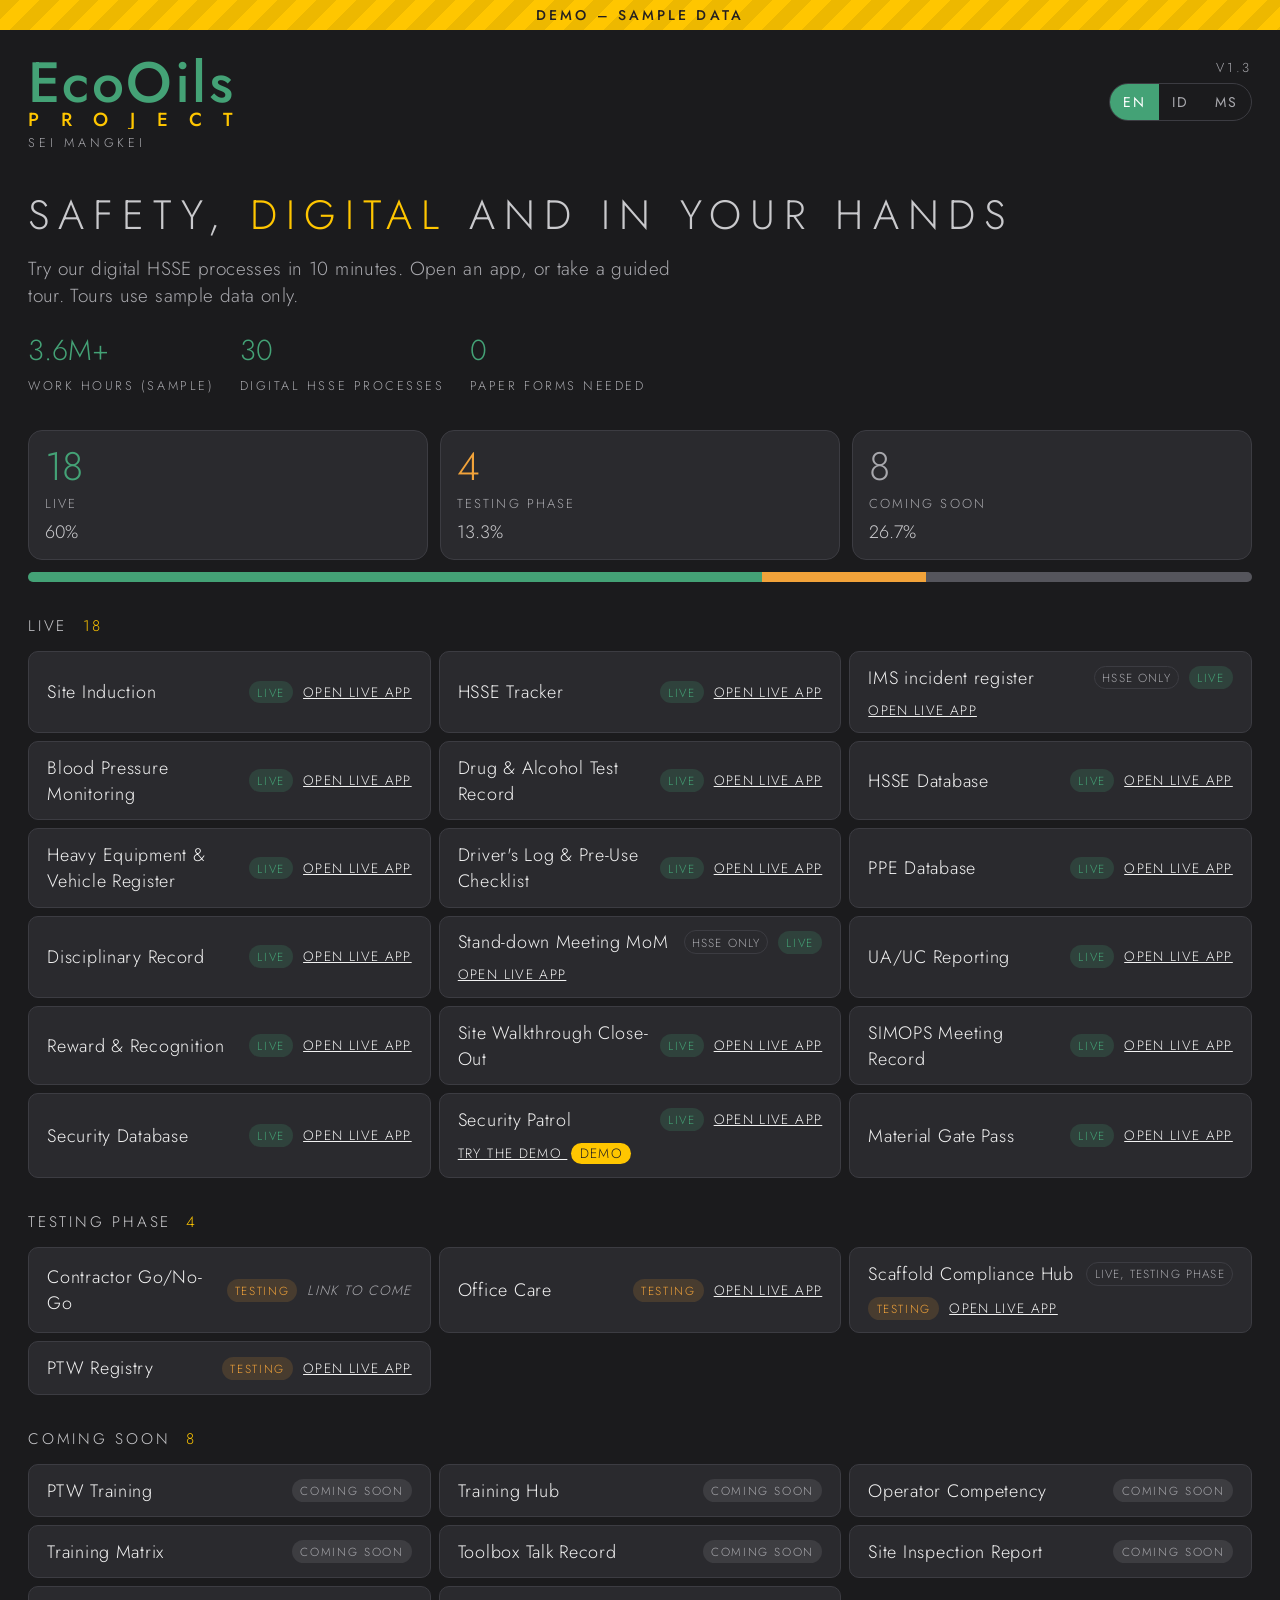
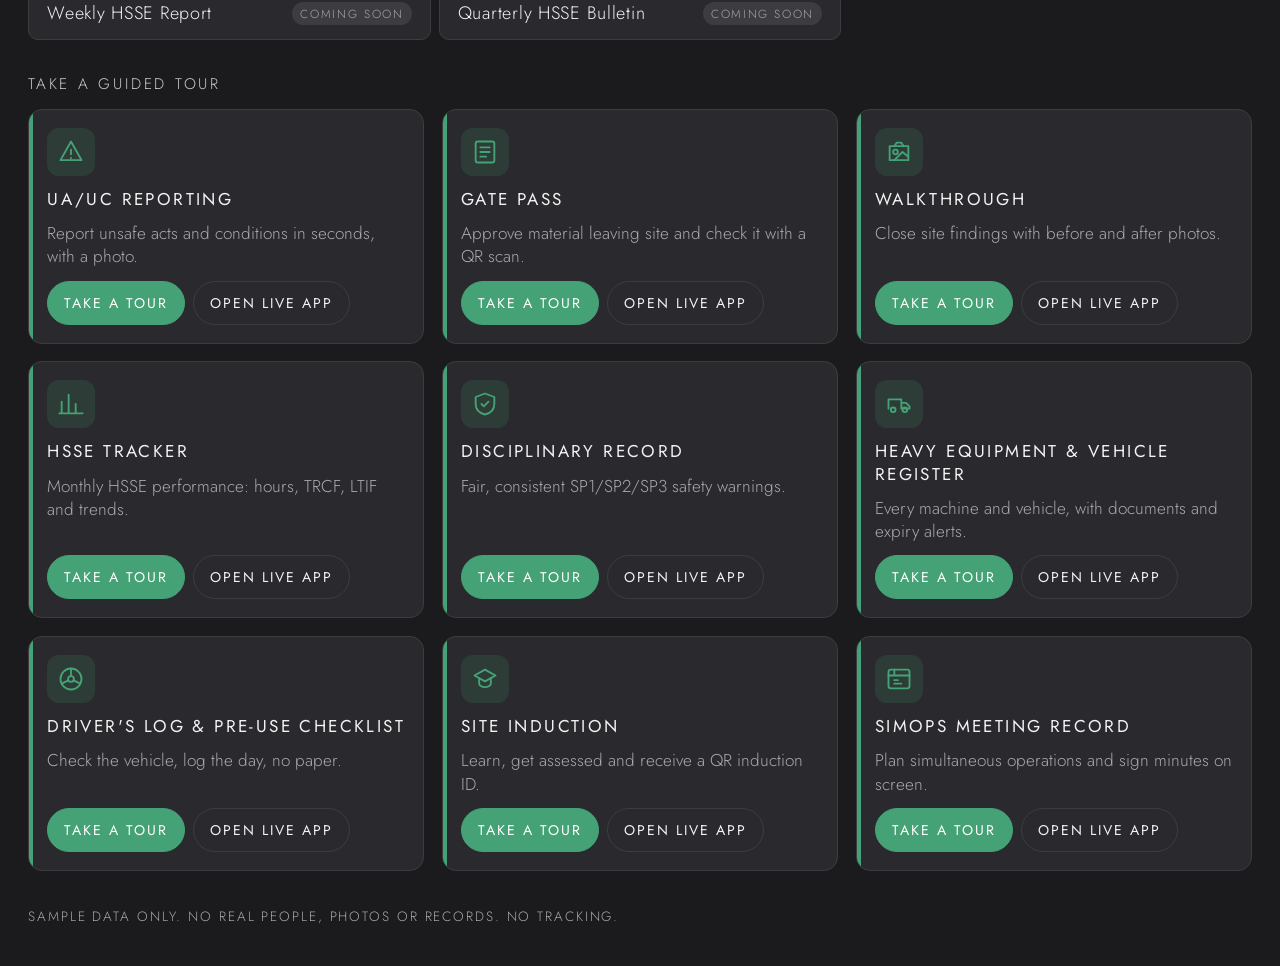
==== index.html @ 8abf168f "Add files via upload" ====
<!DOCTYPE html>
<html lang="en">
<head>
<meta charset="utf-8">
<meta name="viewport" content="width=device-width,initial-scale=1">
<title>EcoOils Demo Hub</title>
<meta name="theme-color" content="#1b1b1d">
<link rel="stylesheet" href="css/style.css">
</head>
<body>
<div class="ribbon" id="ribbon">DEMO – sample data</div>

<header class="top">
  <div class="brand">
    <!-- Text wordmark: ECOOILS in green, PROJECT stretched to the same width in yellow (replace with the real logo file if wanted) -->
    <svg viewBox="0 0 260 90" role="img" aria-label="EcoOils Project">
      <text x="0" y="56" textLength="260" lengthAdjust="spacing" font-family="Jost,sans-serif" font-weight="500" font-size="72" fill="#44a276">EcoOils</text>
      <text x="0" y="86" textLength="260" lengthAdjust="spacing" font-family="Jost,sans-serif" font-weight="500" font-size="24" fill="#ffc600">PROJECT</text>
    </svg>
    <small data-i="site">Sei Mangkei</small>
  </div>
  <div class="right">
    <div class="ver" id="ver">v1.3</div>
    <div class="lang" role="group" aria-label="Language">
      <button data-l="en" aria-pressed="true">EN</button><button data-l="id" aria-pressed="false">ID</button><button data-l="ms" aria-pressed="false">MS</button>
    </div>
  </div>
</header>

<section class="hero">
  <h1 data-i="heroTitle"></h1>
  <p data-i="heroText"></p>
</section>

<div class="stats">
  <div class="stat"><b>3.6M+</b><span data-i="statHours"></span></div>
  <div class="stat"><b>30</b><span data-i="statApps"></span></div>
  <div class="stat"><b>0</b><span data-i="statPaper"></span></div>
</div>

<div class="sect"><div class="summary" id="summary"></div></div>
<div id="secs"></div>
<section class="sect"><h2 data-i="secApps"></h2><div class="grid" id="apps"></div></section>


<footer data-i="footer"></footer>

<div class="attract" id="attract" role="button" aria-label="Tap to start">
  <div class="rings"><i></i><i></i><i></i><b></b></div>
  <h2 data-i="tapStart">Tap to start</h2>
  <p data-i="attractSub">EcoOils Demo Hub</p>
</div>

<script src="vendor/qrcode.js"></script>
<script src="js/i18n.js"></script>
<script src="js/mocks.js"></script>
<script src="js/tour.js"></script>
<script src="js/app.js"></script>
</body>
</html>
---- css/style.css ----
/* EcoOils Demo Hub - shared styles. Palette follows the HSSE Hub: green #44a276, yellow #ffc600, charcoal. */
@font-face{font-family:Jost;font-weight:300;font-display:swap;src:url([data-uri]) format("woff2")}
@font-face{font-family:Jost;font-weight:400;font-display:swap;src:url([data-uri]) format("woff2")}
@font-face{font-family:Jost;font-weight:500;font-display:swap;src:url([data-uri]) format("woff2")}
:root{
  --green:#44a276;--green-d:#2f7a57;--yellow:#ffc600;--red:#e0584f;--amber:#f2a33a;
  --bg:#1b1b1d;--bg2:#232326;--card:#2a2a2e;--card2:#323237;--line:#3c3c42;
  --text:#f2f2f2;--muted:#a8a8ad;--title:#c9c9cc;
  --ribbon-h:30px;
  --pad:clamp(14px,2.2vw,40px);
  font-size:clamp(15px,0.55vw + 11px,26px); /* scales up on big monitors */
}
*{box-sizing:border-box;margin:0}
html,body{background:var(--bg);color:var(--text);font-family:Jost,system-ui,Arial,sans-serif;font-weight:300;-webkit-tap-highlight-color:transparent}
body{min-height:100vh;padding-top:var(--ribbon-h);overflow-x:hidden}
h1,h2,h3,.up{font-weight:300;text-transform:uppercase;letter-spacing:.18em;color:var(--title)}
button{font:inherit;color:inherit;cursor:pointer}
a{color:inherit}

/* ribbon */
.ribbon{position:fixed;top:0;left:0;right:0;height:var(--ribbon-h);z-index:900;background:var(--yellow);color:#231f20;
  display:flex;align-items:center;justify-content:center;font-weight:500;font-size:.78rem;letter-spacing:.22em;text-transform:uppercase;text-align:center;padding:0 8px;
  background-image:repeating-linear-gradient(135deg,rgba(0,0,0,.07) 0 14px,transparent 14px 28px)}

/* header */
.top{display:flex;align-items:flex-start;justify-content:space-between;gap:16px;padding:var(--pad) var(--pad) 0}
.brand{display:flex;flex-direction:column;gap:4px}
.brand svg{width:clamp(130px,16vw,260px);height:auto;display:block}
.brand small{font-size:.7rem;letter-spacing:.3em;text-transform:uppercase;color:var(--muted)}
.right{display:flex;flex-direction:column;align-items:flex-end;gap:6px}
.ver{font-size:.72rem;letter-spacing:.2em;color:var(--muted);text-transform:uppercase}
.lang{display:flex;border:1px solid var(--line);border-radius:999px;overflow:hidden}
.lang button{background:none;border:0;padding:.45em .95em;font-size:.78rem;letter-spacing:.12em;color:var(--muted);min-height:36px;font-weight:400}
.lang button[aria-pressed=true]{background:var(--green);color:#fff}

.hero{padding:clamp(16px,3vw,48px) var(--pad) 8px}
.hero h1{font-size:clamp(1.5rem,3.2vw,3rem);letter-spacing:.22em;line-height:1.2}
.hero h1 b{color:var(--yellow);font-weight:300}
.hero p{margin-top:.8em;color:var(--muted);font-size:1.05rem;max-width:60ch;letter-spacing:.02em}

/* stats strip */
.stats{display:flex;flex-wrap:wrap;gap:clamp(10px,2vw,36px);padding:12px var(--pad) 0}
.stat b{display:block;font-size:1.6rem;font-weight:300;color:var(--green)}
.stat span{font-size:.7rem;letter-spacing:.2em;text-transform:uppercase;color:var(--muted)}

.sect{padding:clamp(18px,2.6vw,40px) var(--pad) 0}
.sect>h2{font-size:.85rem;margin-bottom:14px}
.grid{display:grid;gap:clamp(12px,1.4vw,26px);grid-template-columns:repeat(auto-fill,minmax(min(100%,300px),1fr))}
@media (min-width:1500px){.grid{grid-template-columns:repeat(5,1fr)}}
.tile{background:var(--card);border:1px solid var(--line);border-radius:14px;padding:18px;display:flex;flex-direction:column;gap:12px;position:relative;overflow:hidden;transition:transform .2s,border-color .2s}
.tile:hover{transform:translateY(-2px);border-color:var(--green)}
.tile::before{content:"";position:absolute;left:0;top:0;bottom:0;width:4px;background:var(--green)}
.tile.patroli::before{background:var(--yellow)}
.tile .ico{width:48px;height:48px;border-radius:12px;background:rgba(68,162,118,.15);display:grid;place-items:center;color:var(--green)}
.tile.patroli .ico{background:rgba(255,198,0,.15);color:var(--yellow)}
.tile .ico svg{width:28px;height:28px;fill:none;stroke:currentColor;stroke-width:1.6;stroke-linecap:round;stroke-linejoin:round}
.tile h3{font-size:.95rem;letter-spacing:.14em;color:var(--text);font-weight:400;line-height:1.3}
.tile p{color:var(--muted);font-size:.95rem;line-height:1.35;flex:1}
.btns{display:flex;gap:8px;flex-wrap:wrap}
.btn{border:1px solid var(--green);background:var(--green);color:#fff;border-radius:999px;padding:.7em 1.15em;min-height:44px;font-size:.78rem;letter-spacing:.14em;text-transform:uppercase;text-decoration:none;display:inline-flex;align-items:center;justify-content:center;font-weight:400;transition:background .15s}
.btn:hover{background:var(--green-d)}
.btn.ghost{background:none;color:var(--text);border-color:var(--line)}
.btn.ghost:hover{border-color:var(--green);background:rgba(68,162,118,.12)}
.btn.yellow{background:var(--yellow);border-color:var(--yellow);color:#231f20}
.btn.yellow:hover{background:#e6b200}

.soon{display:flex;flex-wrap:wrap;gap:10px}
.soon .chip{border:1px dashed var(--line);border-radius:999px;padding:.6em 1.1em;font-size:.85rem;letter-spacing:.1em;text-transform:uppercase;color:var(--muted);display:inline-flex;gap:.6em;align-items:center}
.soon .chip i{font-style:normal;font-size:.65rem;padding:.2em .6em;border-radius:999px;background:rgba(255,198,0,.15);color:var(--yellow);letter-spacing:.14em}
.soon .chip i.t{background:rgba(68,162,118,.18);color:var(--green)}
.strip{display:flex;flex-direction:column;gap:12px;border:1px solid var(--line);border-radius:14px;padding:16px;background:var(--bg2)}
.strip h2{font-size:.85rem}
footer{padding:36px var(--pad) 40px;color:var(--muted);font-size:.75rem;letter-spacing:.14em;text-transform:uppercase}

/* attract mode */
.attract{position:fixed;inset:0;z-index:2000;background:radial-gradient(circle at 50% 45%,#26332d 0,#141416 70%);display:none;flex-direction:column;align-items:center;justify-content:center;gap:2.2rem;text-align:center;cursor:pointer}
.attract.on{display:flex;animation:fadein .6s}
.attract .rings{position:relative;width:min(40vmin,300px);aspect-ratio:1}
.attract .rings i{position:absolute;inset:0;border-radius:50%;border:2px solid var(--green);opacity:0;animation:ring 3.6s infinite ease-out}
.attract .rings i:nth-child(2){animation-delay:1.2s}.attract .rings i:nth-child(3){animation-delay:2.4s}
.attract .rings b{position:absolute;inset:34%;border-radius:50%;background:var(--yellow);box-shadow:0 0 40px rgba(255,198,0,.5);animation:breathe 3.6s infinite ease-in-out}
.attract h2{font-size:clamp(1.4rem,4vw,3.4rem);letter-spacing:.35em;color:var(--text);animation:breathe 3.6s infinite ease-in-out}
.attract p{color:var(--muted);letter-spacing:.2em;text-transform:uppercase;font-size:.85rem}
@keyframes ring{0%{transform:scale(.45);opacity:.9}100%{transform:scale(1.25);opacity:0}}
@keyframes breathe{0%,100%{opacity:.55;transform:scale(.97)}50%{opacity:1;transform:scale(1.03)}}
@keyframes fadein{from{opacity:0}to{opacity:1}}

/* ---------- guided tour ---------- */
.tour{position:fixed;inset:0;z-index:1000;display:none;background:rgba(10,10,12,.82);align-items:center;justify-content:center;padding:calc(var(--ribbon-h) + 10px) 10px 10px}
.tour.on{display:flex}
.tour .frame{position:relative;width:min(100%,max(1100px,66vw));height:min(100%,max(780px,86vh));background:#f4f4f4;color:#231f20;border-radius:14px;overflow:hidden;display:flex;flex-direction:column;box-shadow:0 20px 80px rgba(0,0,0,.6)}
.tour .frame-bar{background:var(--bg);color:var(--muted);font-size:.7rem;letter-spacing:.2em;text-transform:uppercase;padding:.6em 1em;display:flex;justify-content:space-between;gap:10px}
.tour .frame-bar b{color:var(--yellow);font-weight:400}
.tour .screen{flex:1;overflow:auto;padding:14px;position:relative}
.spot{position:fixed;z-index:1001;border-radius:10px;box-shadow:0 0 0 9999px rgba(8,8,10,.72),0 0 0 3px var(--yellow);pointer-events:none;transition:all .35s ease}
.cap{position:fixed;z-index:1002;width:min(360px,calc(100vw - 20px));background:var(--bg);color:var(--text);border:1px solid var(--yellow);border-radius:14px;padding:16px;box-shadow:0 10px 40px rgba(0,0,0,.6);transition:top .35s,left .35s}
.cap .n{font-size:.68rem;letter-spacing:.2em;color:var(--yellow);text-transform:uppercase}
.cap h4{font-weight:400;font-size:1.15rem;margin:.3em 0 .35em;letter-spacing:.04em;text-transform:none;color:var(--text)}
.cap p{color:var(--muted);font-size:.95rem;line-height:1.4}
.cap .nav{display:flex;align-items:center;gap:8px;margin-top:14px}
.cap .nav .sp{flex:1}
.cap .dots{display:flex;gap:5px}
.cap .dots i{width:8px;height:8px;border-radius:50%;background:var(--line)}
.cap .dots i.a{background:var(--yellow)}
.cap .btn{padding:.55em 1em;min-height:40px}
.cap .skip{white-space:nowrap;background:none;border:0;color:var(--muted);text-decoration:underline;font-size:.8rem;padding:.5em}

/* ---------- mock UI (light app look inside tour frame) ---------- */
.m{font-family:Jost,system-ui,sans-serif;font-weight:400;font-size:.95rem;color:#231f20}
.m h5{font-weight:300;text-transform:uppercase;letter-spacing:.16em;color:#6e6b6c;font-size:.85rem;margin-bottom:8px}
.m .bar{display:flex;align-items:center;justify-content:space-between;background:#fff;border:1px solid #dcdcdc;border-radius:10px;padding:10px 14px;margin-bottom:12px}
.m .bar b{font-weight:300;letter-spacing:.18em;text-transform:uppercase;color:#6e6b6c}
.m .bar .pill{font-size:.7rem}
.m .card{background:#fff;border:1px solid #dcdcdc;border-radius:10px;padding:12px;margin-bottom:12px}
.m .row{display:flex;gap:12px;flex-wrap:wrap}.m .row>*{flex:1 1 220px;min-width:0}
.m .field{display:flex;flex-direction:column;gap:4px;margin-bottom:10px}
.m .field label{font-size:.7rem;letter-spacing:.14em;text-transform:uppercase;color:#6e6b6c}
.m .inp{border:1px solid #cfcfcf;border-radius:8px;padding:9px 11px;background:#fafafa}
.m .opts{display:flex;gap:8px;flex-wrap:wrap}
.m .opt{border:1px solid #cfcfcf;border-radius:999px;padding:8px 14px;background:#fff}
.m .opt.on{background:#44a276;color:#fff;border-color:#44a276}
.m .opt.warn.on{background:#ffc600;color:#231f20;border-color:#ffc600}
.m .photo{height:110px;border-radius:8px;border:2px dashed #bbb;display:grid;place-items:center;color:#888;background:repeating-linear-gradient(45deg,#f2f2f2 0 10px,#ebebeb 10px 20px)}
.m .go{background:#44a276;color:#fff;border-radius:999px;padding:11px 20px;text-align:center;letter-spacing:.14em;text-transform:uppercase;font-size:.8rem}
.m .go.y{background:#ffc600;color:#231f20}
.m .kpis{display:grid;grid-template-columns:repeat(auto-fit,minmax(130px,1fr));gap:10px;margin-bottom:12px}
.m .kpi{background:#fff;border:1px solid #dcdcdc;border-radius:10px;padding:12px;text-align:left}
.m .kpi b{display:block;font-size:1.9rem;font-weight:300;color:#2f7a57;line-height:1.1}
.m .kpi span{font-size:.68rem;letter-spacing:.14em;text-transform:uppercase;color:#6e6b6c}
.m .kpi.y b{color:#b88d00}
.m table{width:100%;border-collapse:collapse;font-size:.85rem}
.m th{font-weight:400;text-align:left;font-size:.68rem;letter-spacing:.14em;text-transform:uppercase;color:#6e6b6c;padding:6px 8px;border-bottom:1px solid #dcdcdc}
.m td{padding:8px;border-bottom:1px solid #eee}
.m .pill{display:inline-block;border-radius:999px;padding:2px 10px;font-size:.72rem;letter-spacing:.06em;background:#e6e6e6}
.m .pill.g{background:#d6efe3;color:#1e6a47}.m .pill.y{background:#fff0b3;color:#7a5d00}.m .pill.r{background:#fbd5d1;color:#9c2a22}
.m svg.ch{width:100%;height:auto;display:block}
.m .chart-t{font-size:.7rem;letter-spacing:.14em;text-transform:uppercase;color:#6e6b6c}
.m .qrbox{display:grid;place-items:center;padding:10px;background:#fff}
.m .qrbox svg{width:140px;height:140px}
.m .ph{height:120px;border-radius:8px;display:block;width:100%}
.m .steps{display:flex;gap:6px;align-items:center;flex-wrap:wrap}
.m .ladder{display:flex;gap:10px;flex-wrap:wrap}
.m .rung{flex:1 1 120px;border-radius:10px;padding:12px;text-align:center;background:#eee;color:#555}
.m .rung b{display:block;font-size:1.4rem;font-weight:300}
.m .chk{display:flex;justify-content:space-between;align-items:center;padding:9px 4px;border-bottom:1px solid #eee}
.m .tg{width:42px;height:22px;border-radius:999px;background:#ccc;position:relative}
.m .tg::after{content:"";position:absolute;top:2px;left:2px;width:18px;height:18px;border-radius:50%;background:#fff}
.m .tg.on{background:#44a276}.m .tg.on::after{left:22px}
.m .tg.bad{background:#e0584f}.m .tg.bad::after{left:22px}
.m .prog{height:10px;background:#e3e3e3;border-radius:999px;overflow:hidden}
.m .prog i{display:block;height:100%;background:#44a276}

@media (max-width:640px){
  .top{flex-wrap:wrap}
  .tour{padding:calc(var(--ribbon-h) + 4px) 4px 4px}
  .tour .frame{height:100%}
  .cap{left:10px!important;right:10px;width:auto;bottom:10px;top:auto!important}
}
@media (prefers-reduced-motion:reduce){*{animation-duration:.01ms!important;transition-duration:.01ms!important}}

/* in-page photo peek */
.peek{position:fixed;inset:0;z-index:3000;background:rgba(0,0,0,.88);display:none;align-items:center;justify-content:center;padding:20px;cursor:zoom-out}
.peek.on{display:flex}.peek>div{width:min(92vw,900px);background:#fff;border-radius:12px;padding:10px}.peek svg{width:100%;height:auto;display:block;max-height:80vh}
.m .ph,.m .photo{cursor:zoom-in}
[hidden]{display:none!important}

.dir{list-style:none;padding:0;display:grid;gap:8px;grid-template-columns:repeat(auto-fill,minmax(min(100%,340px),1fr))}
.dir li{display:flex;align-items:center;gap:10px;flex-wrap:wrap;background:var(--card);border:1px solid var(--line);border-radius:10px;padding:.7em 1em}
.dir .dn{flex:1 1 150px;letter-spacing:.04em}
.dir .chip{font-size:.65rem;letter-spacing:.14em;text-transform:uppercase;padding:.25em .7em;border-radius:999px;background:rgba(255,198,0,.15);color:var(--yellow)}
.dir .s-live{background:rgba(68,162,118,.2);color:var(--green)}.dir .s-testing{background:rgba(242,163,58,.15);color:var(--amber)}
.dir .dl{font-size:.75rem;letter-spacing:.1em;text-transform:uppercase;color:var(--text);text-decoration:underline}.dir .soonlink{color:var(--muted);text-decoration:none;font-style:italic}

.summary{display:grid;gap:12px;grid-template-columns:repeat(3,1fr)}
.sum{background:var(--card);border:1px solid var(--line);border-radius:14px;padding:14px 16px}
.sum b{display:block;font-size:2.2rem;font-weight:300;line-height:1.1}.sum span{font-size:.72rem;letter-spacing:.16em;text-transform:uppercase;color:var(--muted)}
.sum em{display:block;font-style:normal;margin-top:4px;color:var(--title)}
.sum.s-live b{color:var(--green)}.sum.s-testing b{color:var(--amber)}.sum.s-soon b{color:var(--muted)}
.sumbar{grid-column:1/-1;display:flex;height:10px;border-radius:999px;overflow:hidden;background:var(--bg2)}
.sumbar i.s-live{background:var(--green)}.sumbar i.s-testing{background:var(--amber)}.sumbar i.s-soon{background:#55555c}
.cnt{color:var(--yellow);margin-left:.5em}
.dir .s-soon{background:rgba(168,168,173,.15);color:var(--muted)}
.dir .note{font-size:.65rem;letter-spacing:.1em;text-transform:uppercase;color:var(--muted);border:1px solid var(--line);border-radius:999px;padding:.2em .6em}
.dir .demolink i{font-style:normal;background:var(--yellow);color:#231f20;border-radius:999px;padding:.1em .6em;margin-left:.3em;text-decoration:none;display:inline-block}
@media (max-width:480px){.summary{gap:8px}.sum{padding:10px}.sum b{font-size:1.7rem}.sum span{font-size:.6rem;letter-spacing:.1em}}
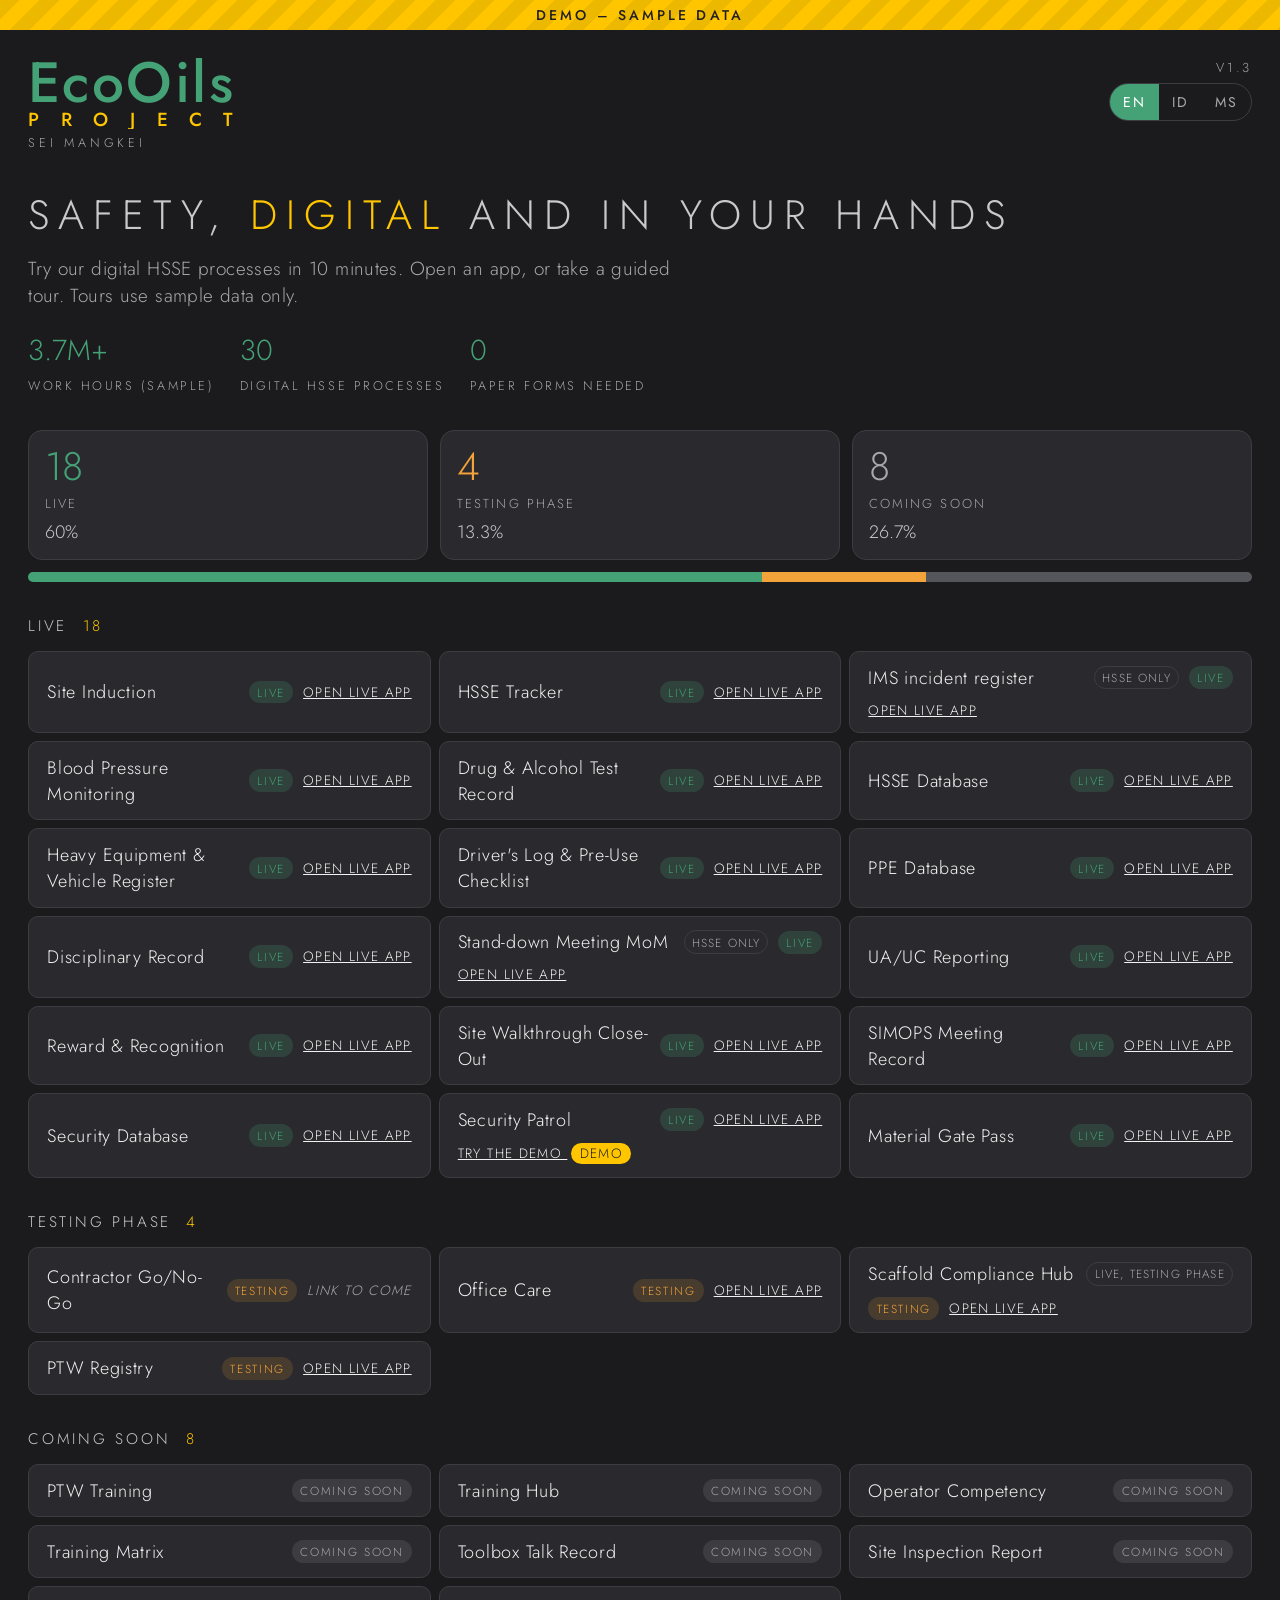
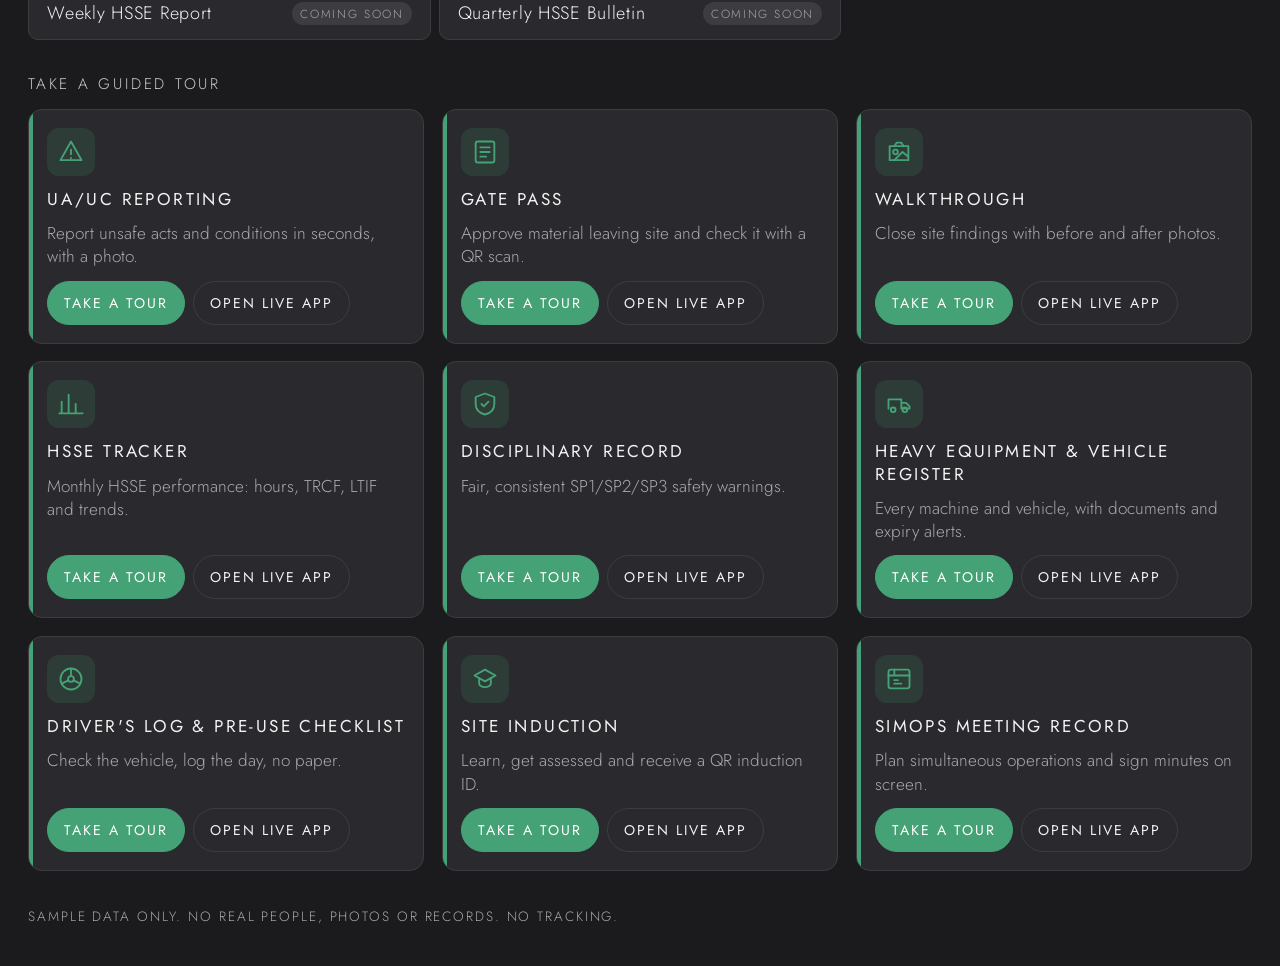
==== commit 005a04ad: "Update stat value from 3.6M to 3.7Demo Hub: work hours sample figure 3.7M+ on home pageM" ====
--- a/index.html
+++ b/index.html
@@ -33,7 +33,7 @@
 </section>
 
 <div class="stats">
-  <div class="stat"><b>3.6M+</b><span data-i="statHours"></span></div>
+  <div class="stat"><b>3.7M+</b><span data-i="statHours"></span></div>
   <div class="stat"><b>30</b><span data-i="statApps"></span></div>
   <div class="stat"><b>0</b><span data-i="statPaper"></span></div>
 </div>
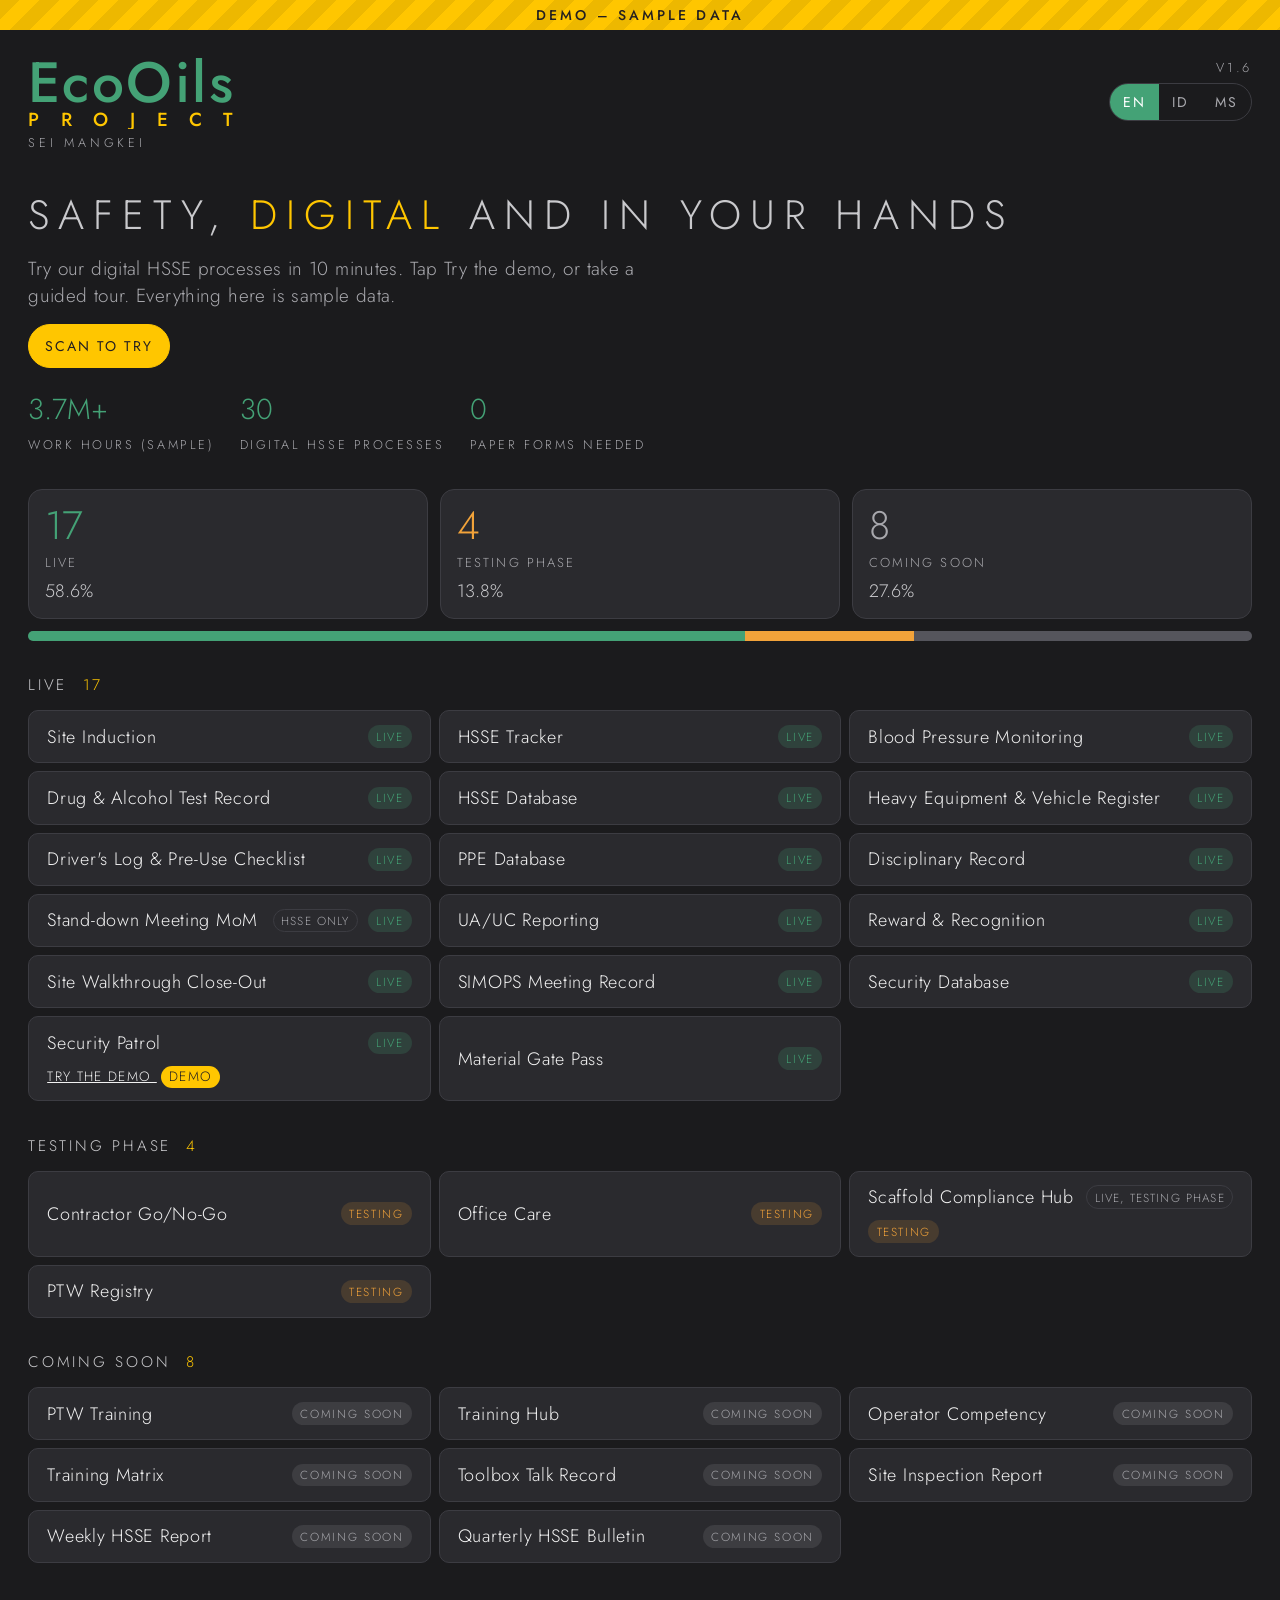
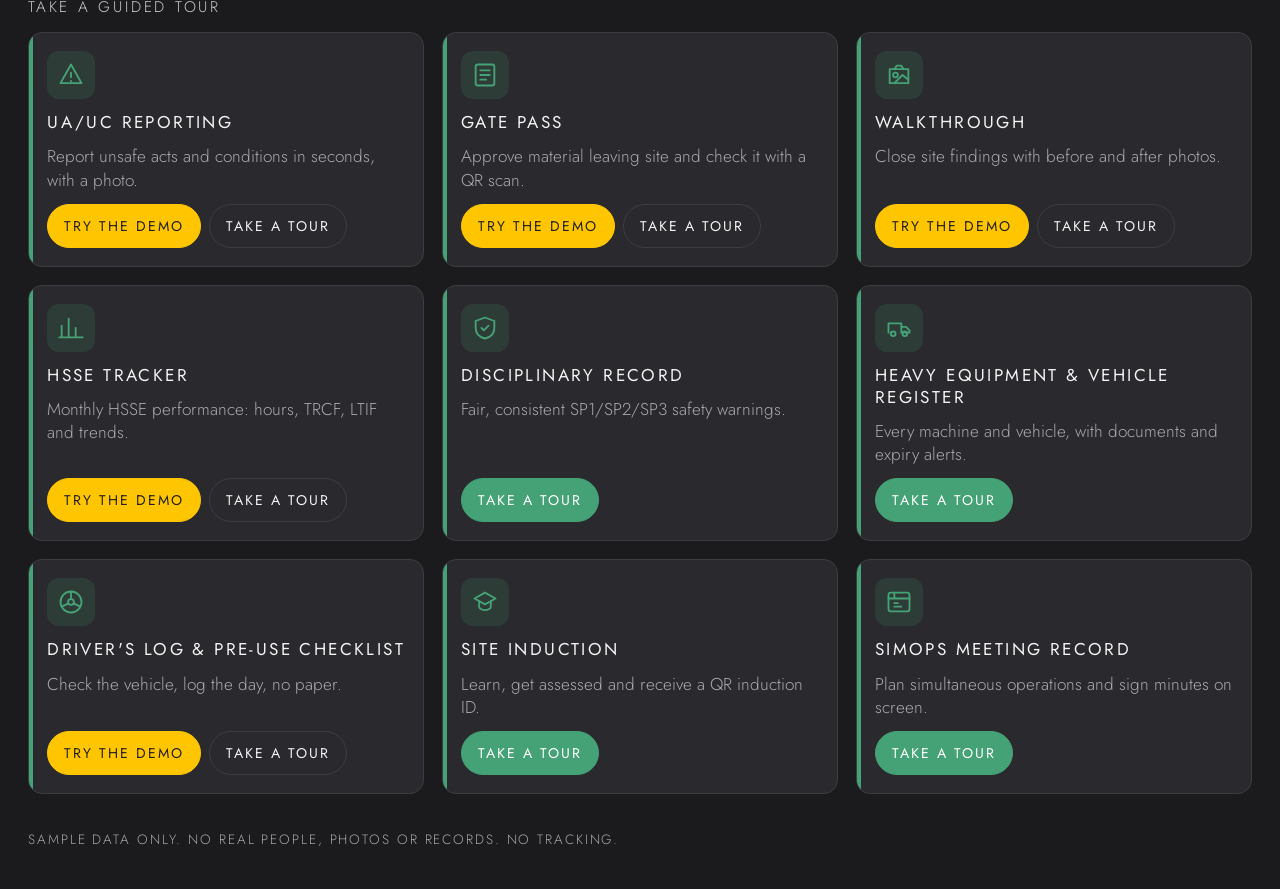
==== commit 5c44fd16: "v1.6: Scan to try station (camera reads printed QR, opens matching demo), demo QR print sheet Co-Aut" ====
--- a/index.html
+++ b/index.html
@@ -20,7 +20,7 @@
     <small data-i="site">Sei Mangkei</small>
   </div>
   <div class="right">
-    <div class="ver" id="ver">v1.3</div>
+    <div class="ver" id="ver">v1.6</div>
     <div class="lang" role="group" aria-label="Language">
       <button data-l="en" aria-pressed="true">EN</button><button data-l="id" aria-pressed="false">ID</button><button data-l="ms" aria-pressed="false">MS</button>
     </div>
@@ -30,6 +30,7 @@
 <section class="hero">
   <h1 data-i="heroTitle"></h1>
   <p data-i="heroText"></p>
+  <p><a class="btn yellow" href="scan.html" data-i="scanTry"></a></p>
 </section>
 
 <div class="stats">
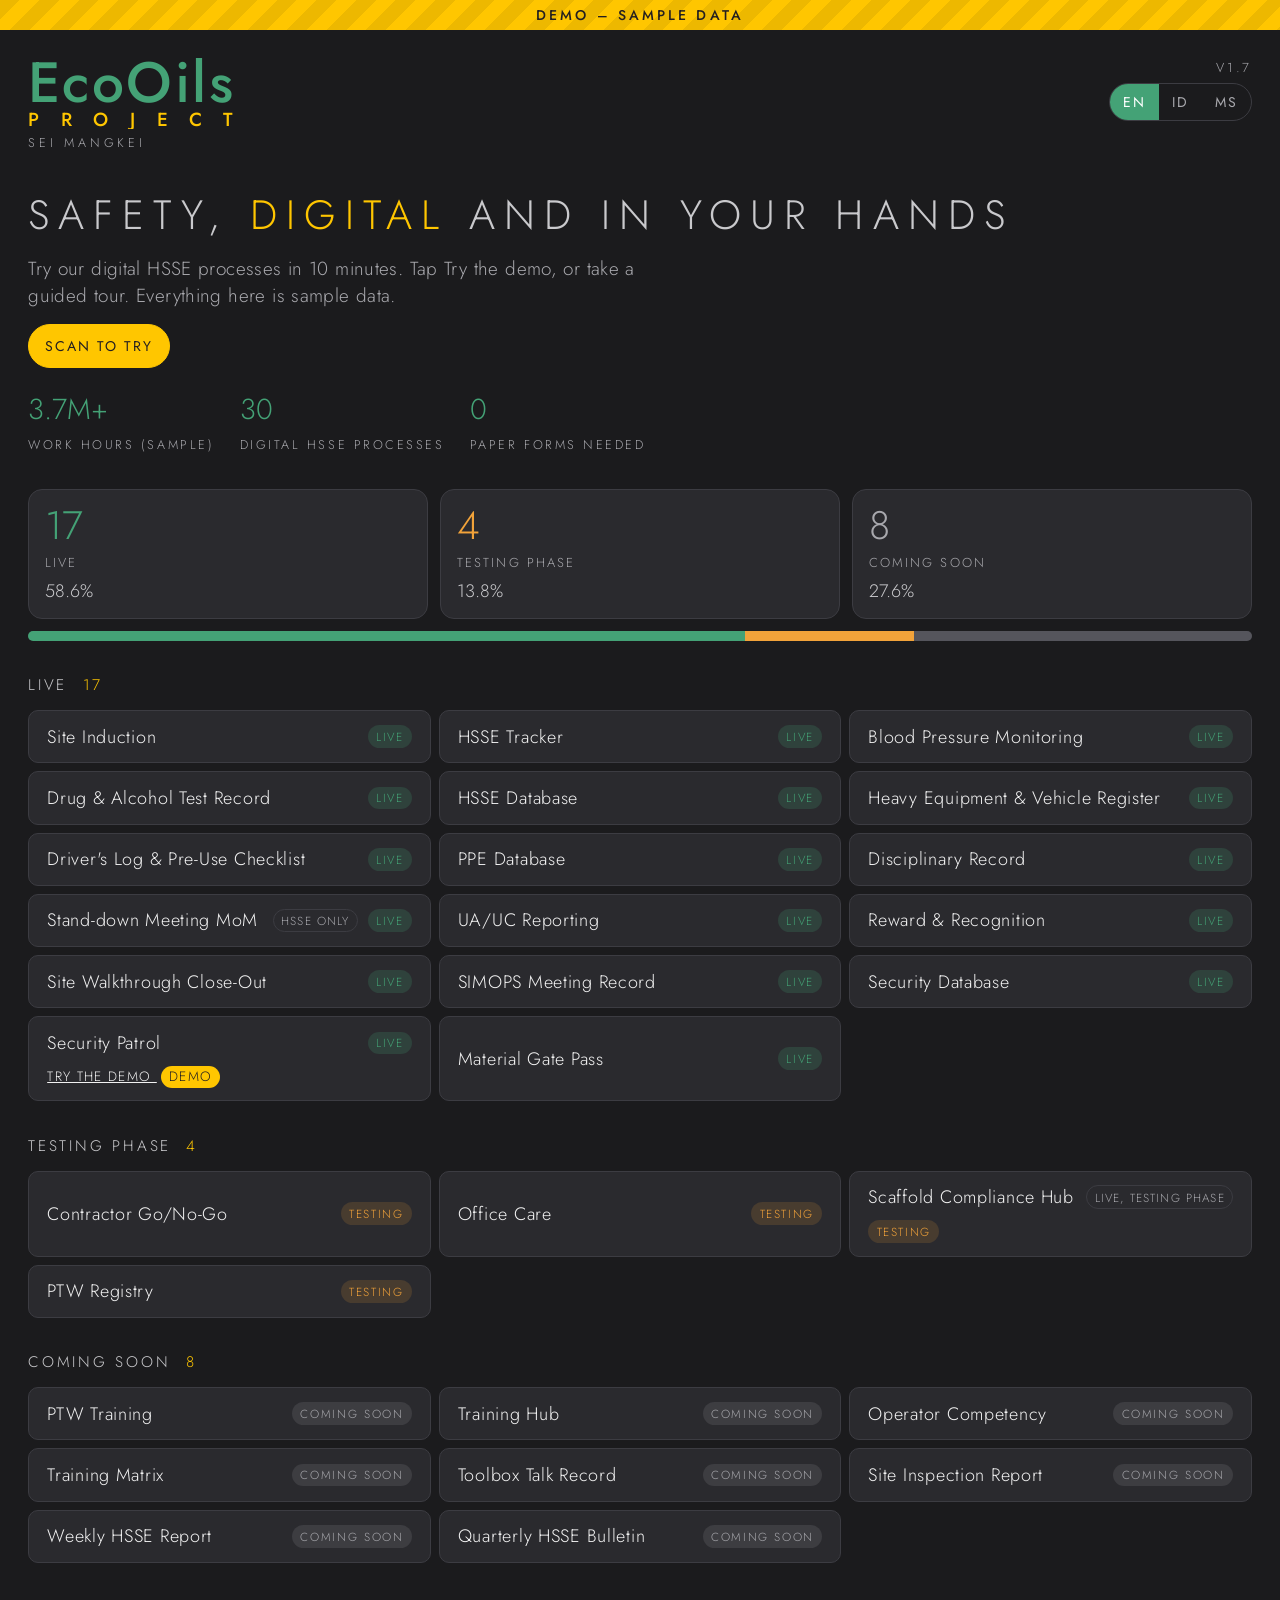
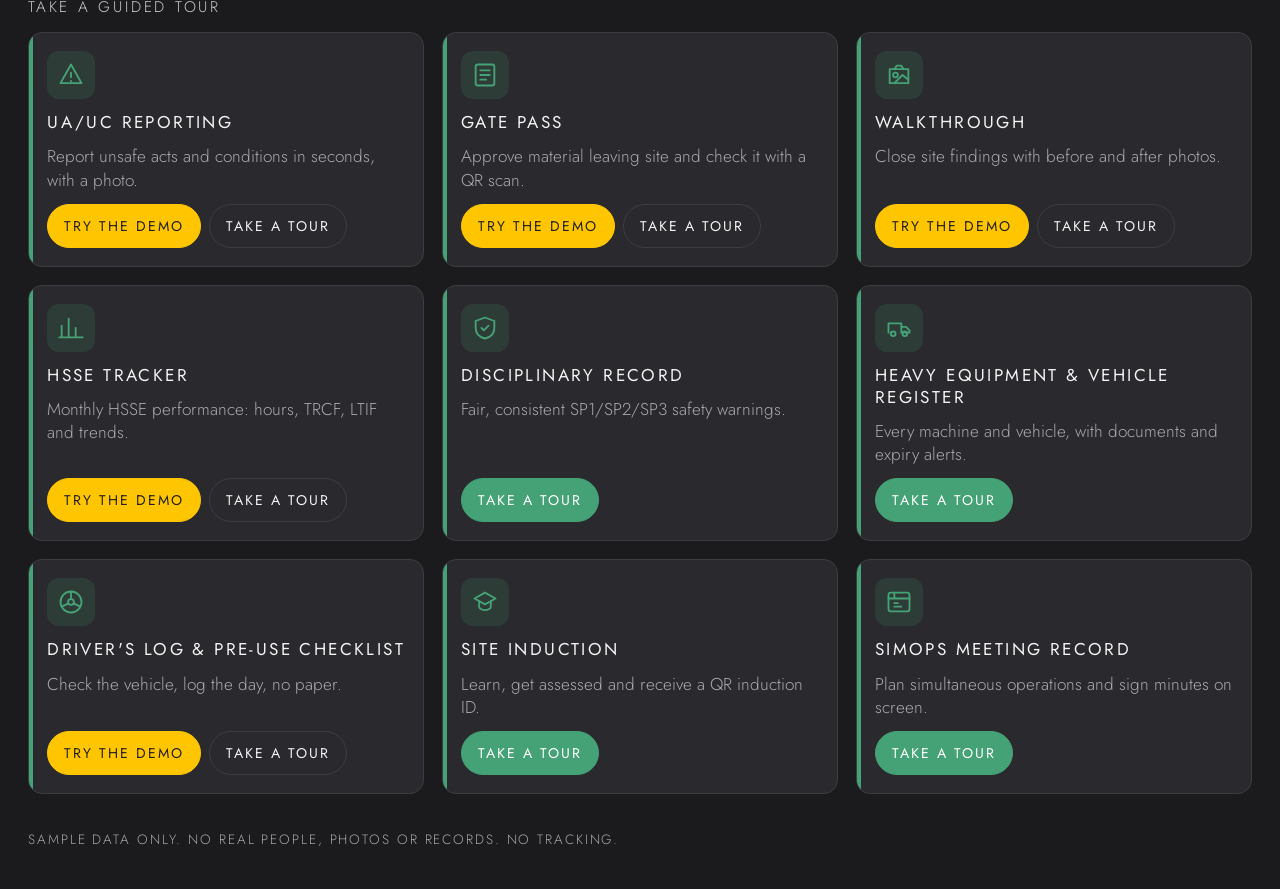
==== commit cc200f7a: "v1.7: live supervisor monitor (ntfy relay), opt-in demo-only selfie at checkpoint 2 with notice, sam" ====
--- a/index.html
+++ b/index.html
@@ -20,7 +20,7 @@
     <small data-i="site">Sei Mangkei</small>
   </div>
   <div class="right">
-    <div class="ver" id="ver">v1.6</div>
+    <div class="ver" id="ver">v1.7</div>
     <div class="lang" role="group" aria-label="Language">
       <button data-l="en" aria-pressed="true">EN</button><button data-l="id" aria-pressed="false">ID</button><button data-l="ms" aria-pressed="false">MS</button>
     </div>
